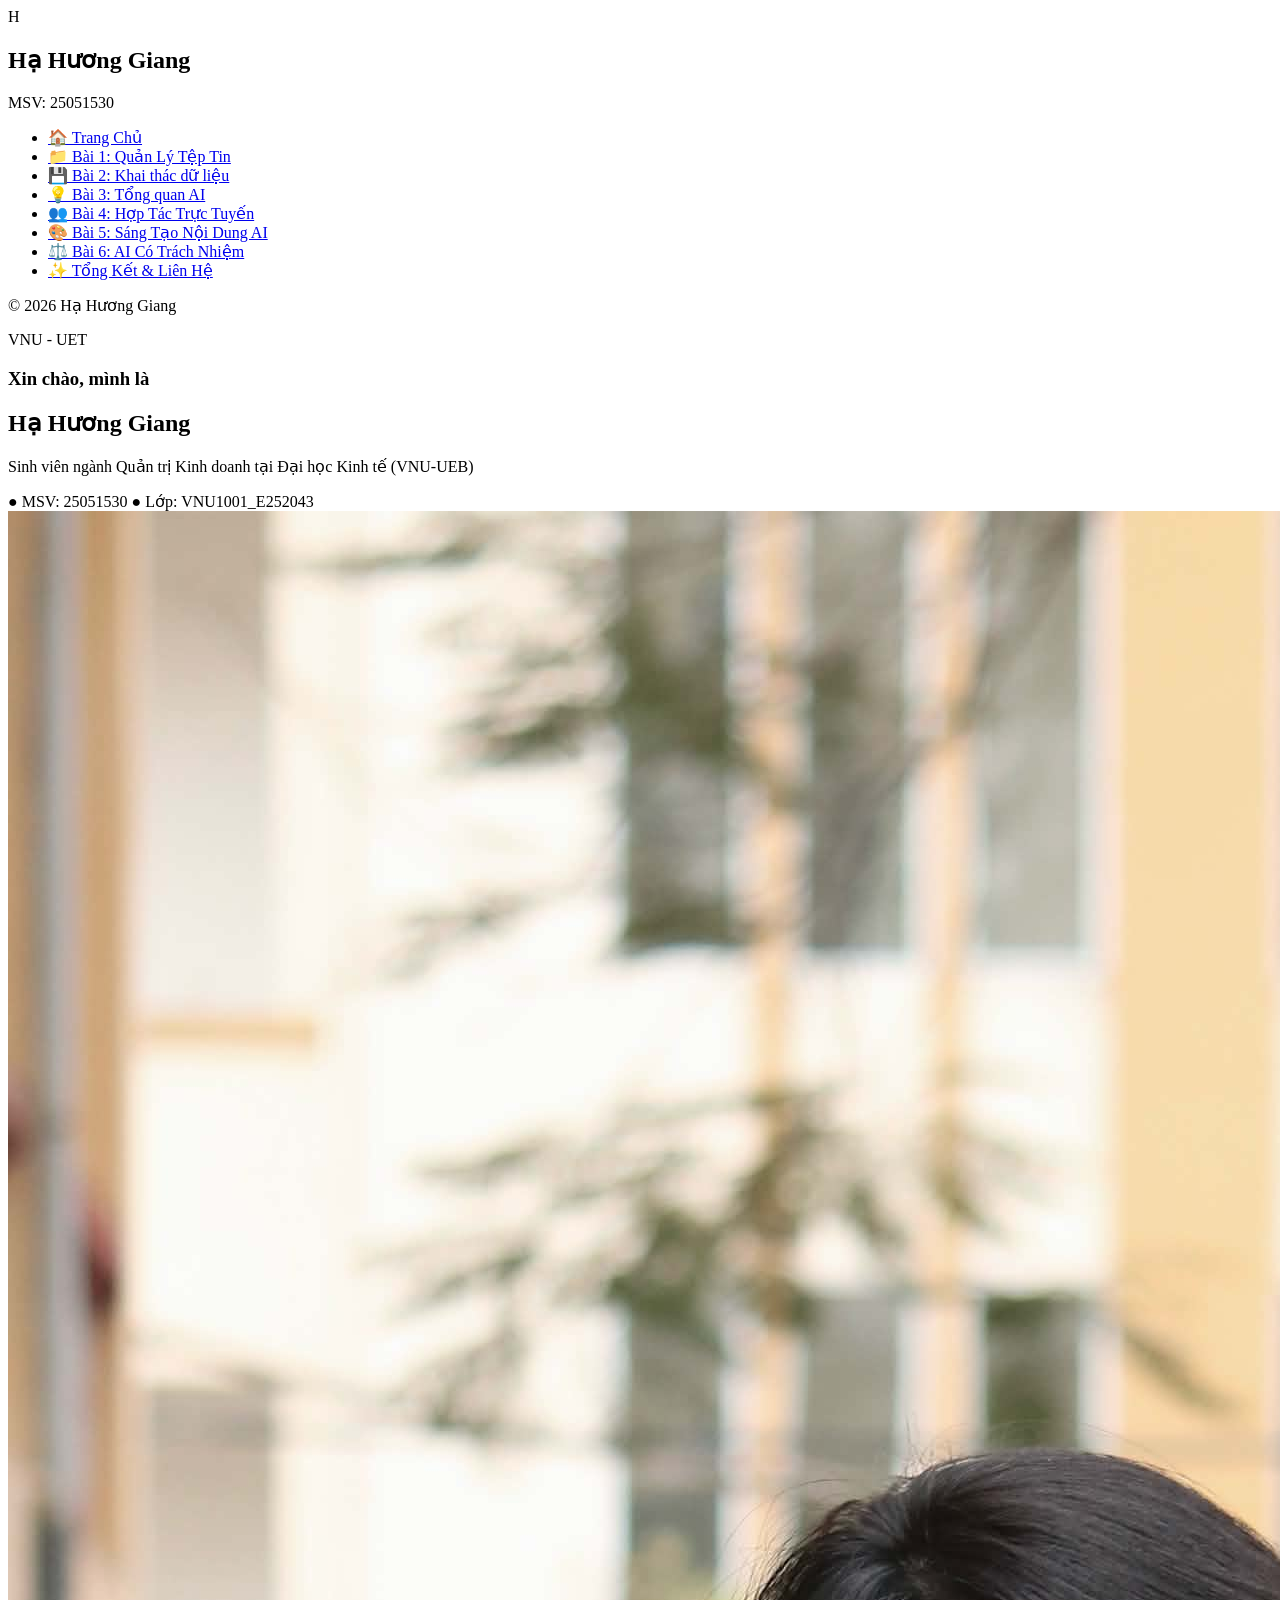
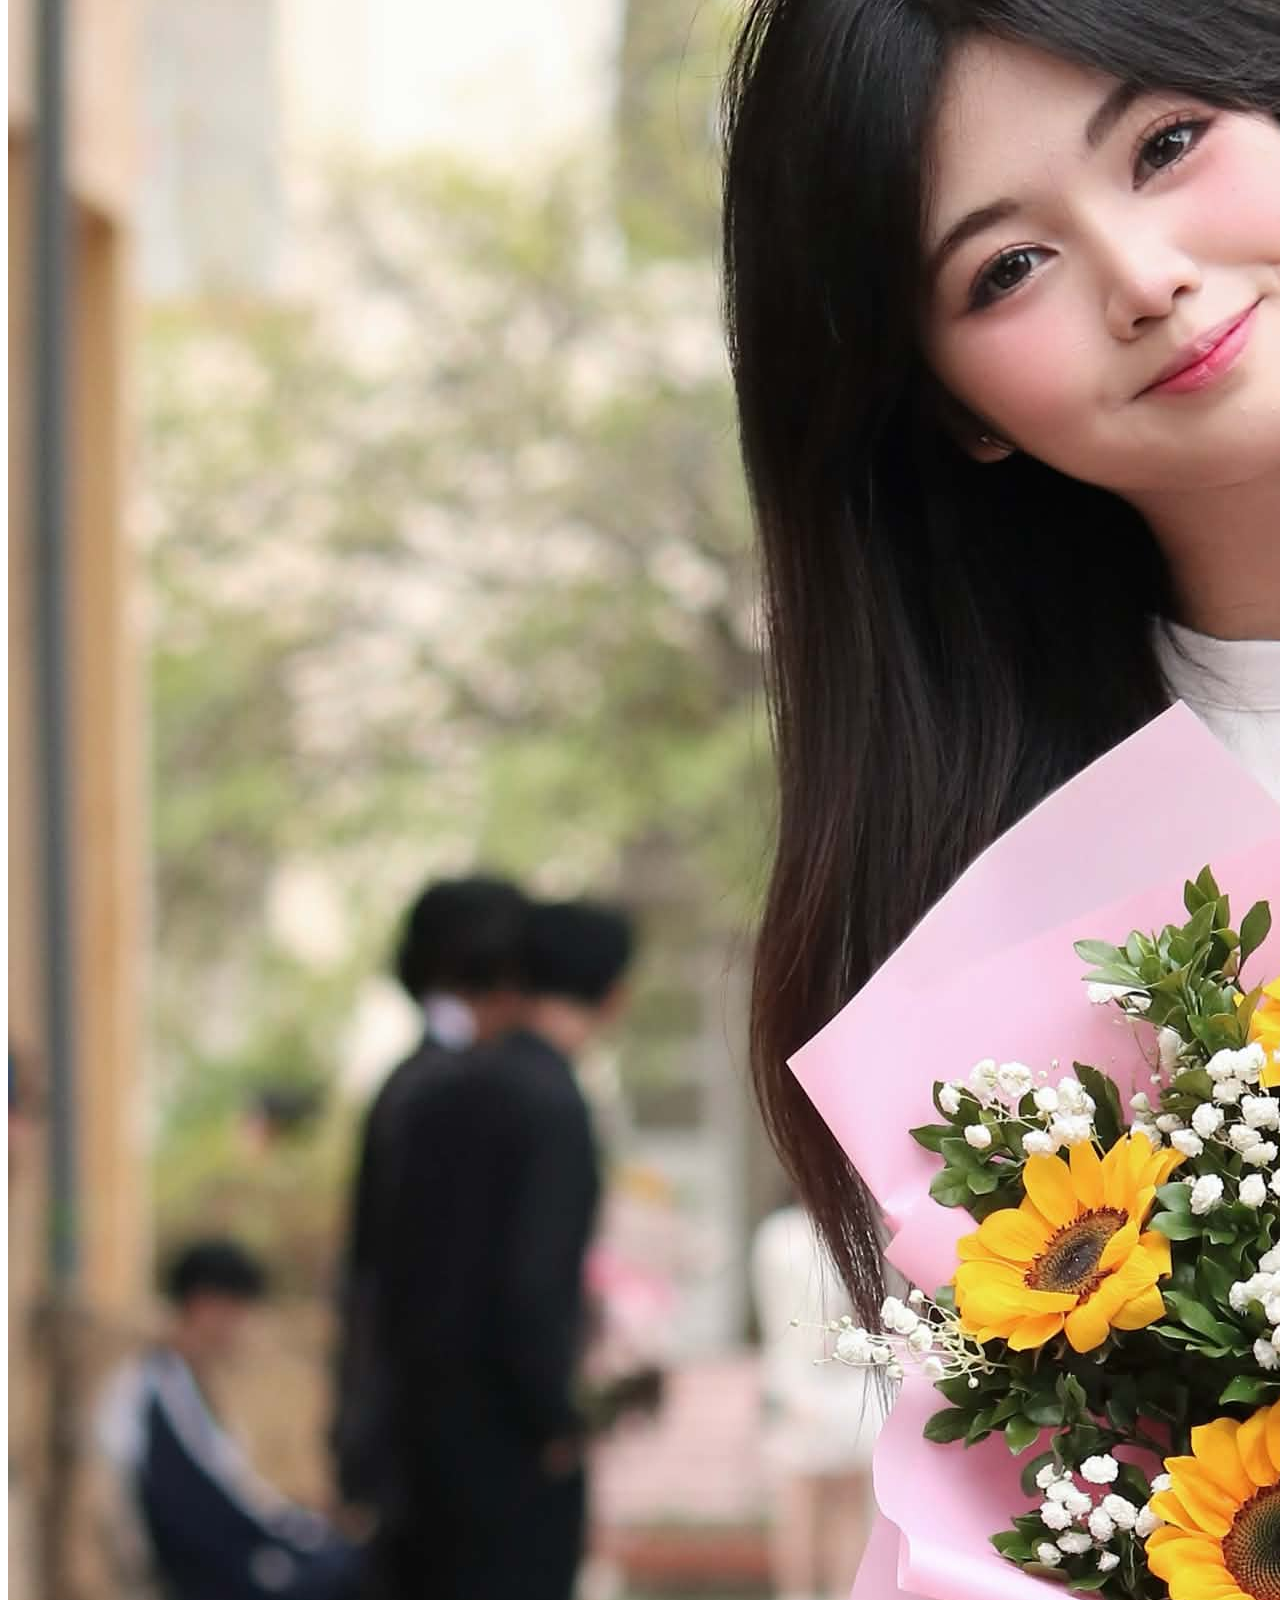
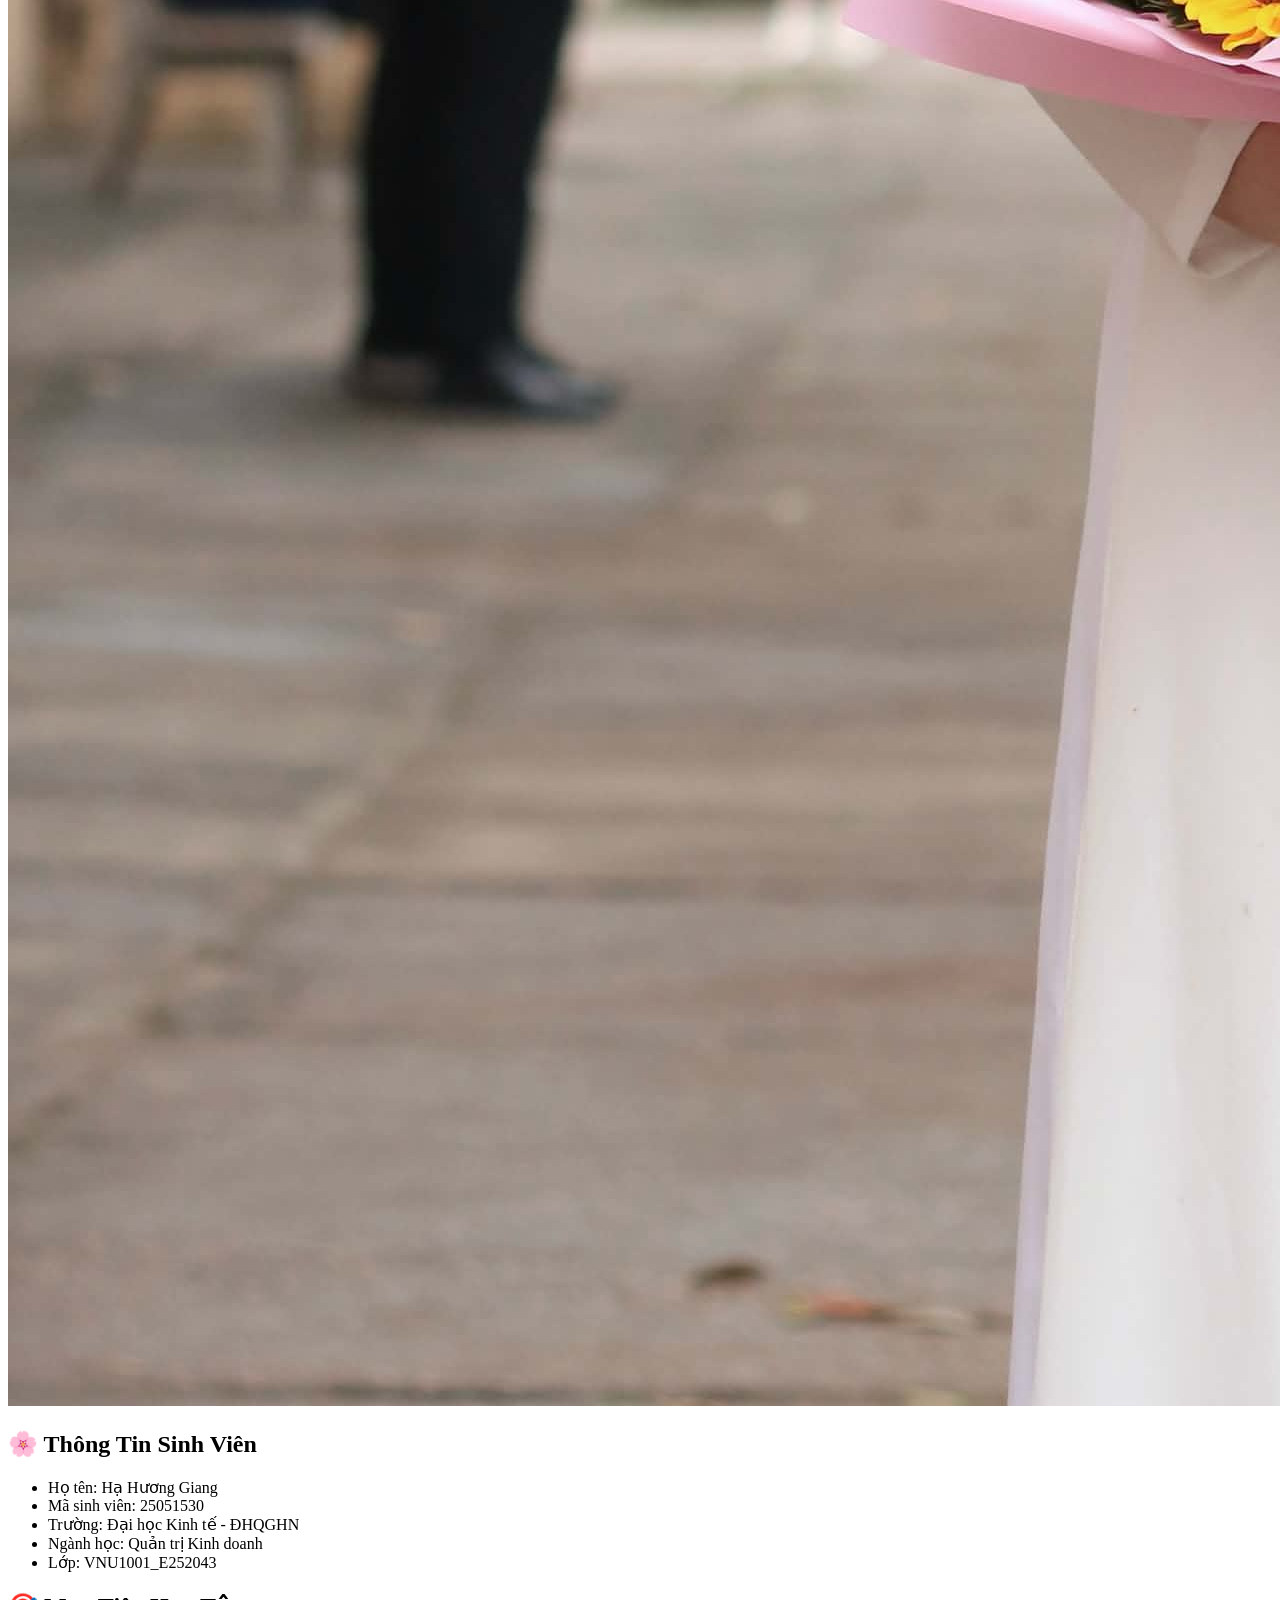
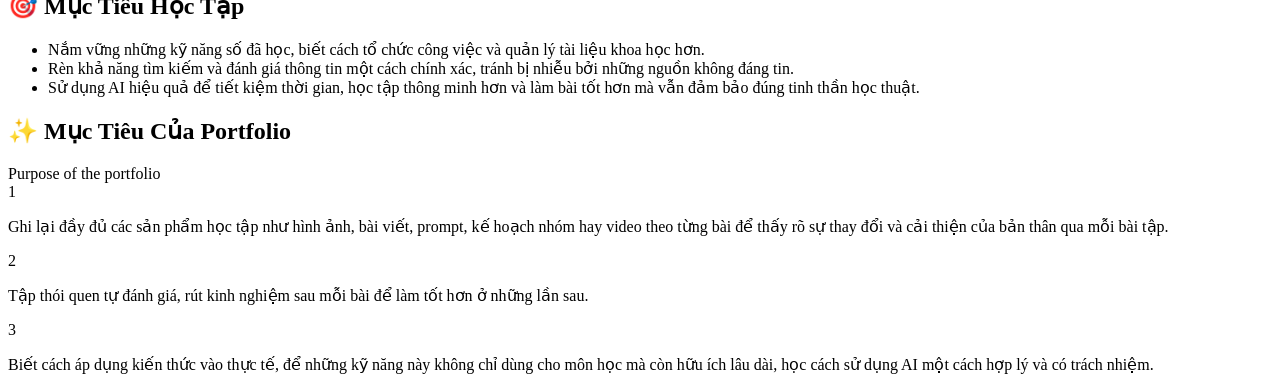
==== index.html @ b9ecc022 "edit file name" ====
<!DOCTYPE html>
<html lang="vi">
<head>
    <meta charset="UTF-8">
    <meta name="viewport" content="width=device-width, initial-scale=1.0">
    <title>Digital Portfolio</title>
    <link rel="stylesheet" href="css/style.css">
</head>
<body>
    <aside class="sidebar">
        <div class="sidebar-header">
            <div class="logo-icon">H</div>
            <div>
                <h2>Hạ Hương Giang</h2>
                <p>MSV: 25051530</p>
            </div>
        </div>
        <nav class="sidebar-nav">
            <ul>
                <li><a href="index.html" class="active">🏠 Trang Chủ</a></li>
                <li><a href="bai1.html">📁 Bài 1: Quản Lý Tệp Tin</a></li>
                <li><a href="bai2.html">💾 Bài 2: Khai thác dữ liệu</a></li>
                <li><a href="bai3.html">💡 Bài 3: Tổng quan AI</a></li>
                <li><a href="bai4.html">👥 Bài 4: Hợp Tác Trực Tuyến</a></li>
                <li><a href="bai5.html">🎨 Bài 5: Sáng Tạo Nội Dung AI</a></li>
                <li><a href="bai6.html">⚖️ Bài 6: AI Có Trách Nhiệm</a></li>
                <li><a href="tongket.html">✨ Tổng Kết & Liên Hệ</a></li>
            </ul>
        </nav>
        <div class="sidebar-footer">
            <p>&copy; 2026 Hạ Hương Giang</p>
            <p>VNU - UET</p>
        </div>
    </aside>

    <main class="main-content">
        <section class="welcome-card card" style="border-radius: 20px;">
            <div class="welcome-text">
                <h3>Xin chào, mình là</h3>
                <h1>Hạ Hương Giang</h1>
                <p>Sinh viên ngành Quản trị Kinh doanh tại Đại học Kinh tế (VNU-UEB)</p>
                <div class="tags">
                    <span class="tag">● MSV: 25051530</span>
                    <span class="tag">● Lớp: VNU1001_E252043</span>
                </div>
            </div>
            <img src="images/HHG.jpeg" alt="Avatar" class="avatar">
        </section>

        <section class="grid-2">
            <div class="card">
                <h2 class="card-title"><span class="icon">🌸</span> Thông Tin Sinh Viên</h2>
                <ul class="info-list">
                    <li><span class="label">Họ tên:</span> <span class="value">Hạ Hương Giang</span></li>
                    <li><span class="label">Mã sinh viên:</span> <span class="value">25051530</span></li>
                    <li><span class="label">Trường:</span> <span class="value">Đại học Kinh tế - ĐHQGHN</span></li>
                    <li><span class="label">Ngành học:</span> <span class="value">Quản trị Kinh doanh</span></li>
                    <li><span class="label">Lớp:</span> <span class="value">VNU1001_E252043</span></li>
                </ul>
            </div>
            
            <div class="card">
                <h2 class="card-title"><span class="icon">🎯</span> Mục Tiêu Học Tập</h2>
                <ul class="bullet-list">
                    <li>Nắm vững những kỹ năng số đã học, biết cách tổ chức công việc và quản lý tài liệu khoa học hơn.</li>
                    <li>Rèn khả năng tìm kiếm và đánh giá thông tin một cách chính xác, tránh bị nhiễu bởi những nguồn không đáng tin.</li>
                    <li>Sử dụng AI hiệu quả để tiết kiệm thời gian, học tập thông minh hơn và làm bài tốt hơn mà vẫn đảm bảo đúng tinh thần học thuật.</li>
                </ul>
            </div>
        </section>

        <section class="card">
            <h2 class="card-title"><span class="icon">✨</span> Mục Tiêu Của Portfolio</h2>
            <div class="pill-title">Purpose of the portfolio</div>
            <div class="grid-3">
                <div class="goal-item">
                    <div class="goal-number">1</div>
                    <p>Ghi lại đầy đủ các sản phẩm học tập như hình ảnh, bài viết, prompt, kế hoạch nhóm hay video theo từng bài để thấy rõ sự thay đổi và cải thiện của bản thân qua mỗi bài tập.</p>
                </div>
                <div class="goal-item">
                    <div class="goal-number">2</div>
                    <p>Tập thói quen tự đánh giá, rút kinh nghiệm sau mỗi bài để làm tốt hơn ở những lần sau.</p>
                </div>
                <div class="goal-item">
                    <div class="goal-number">3</div>
                    <p>Biết cách áp dụng kiến thức vào thực tế, để những kỹ năng này không chỉ dùng cho môn học mà còn hữu ích lâu dài, học cách sử dụng AI một cách hợp lý và có trách nhiệm.</p>
                </div>
            </div>
        </section>
    </main>
</body>
</html>
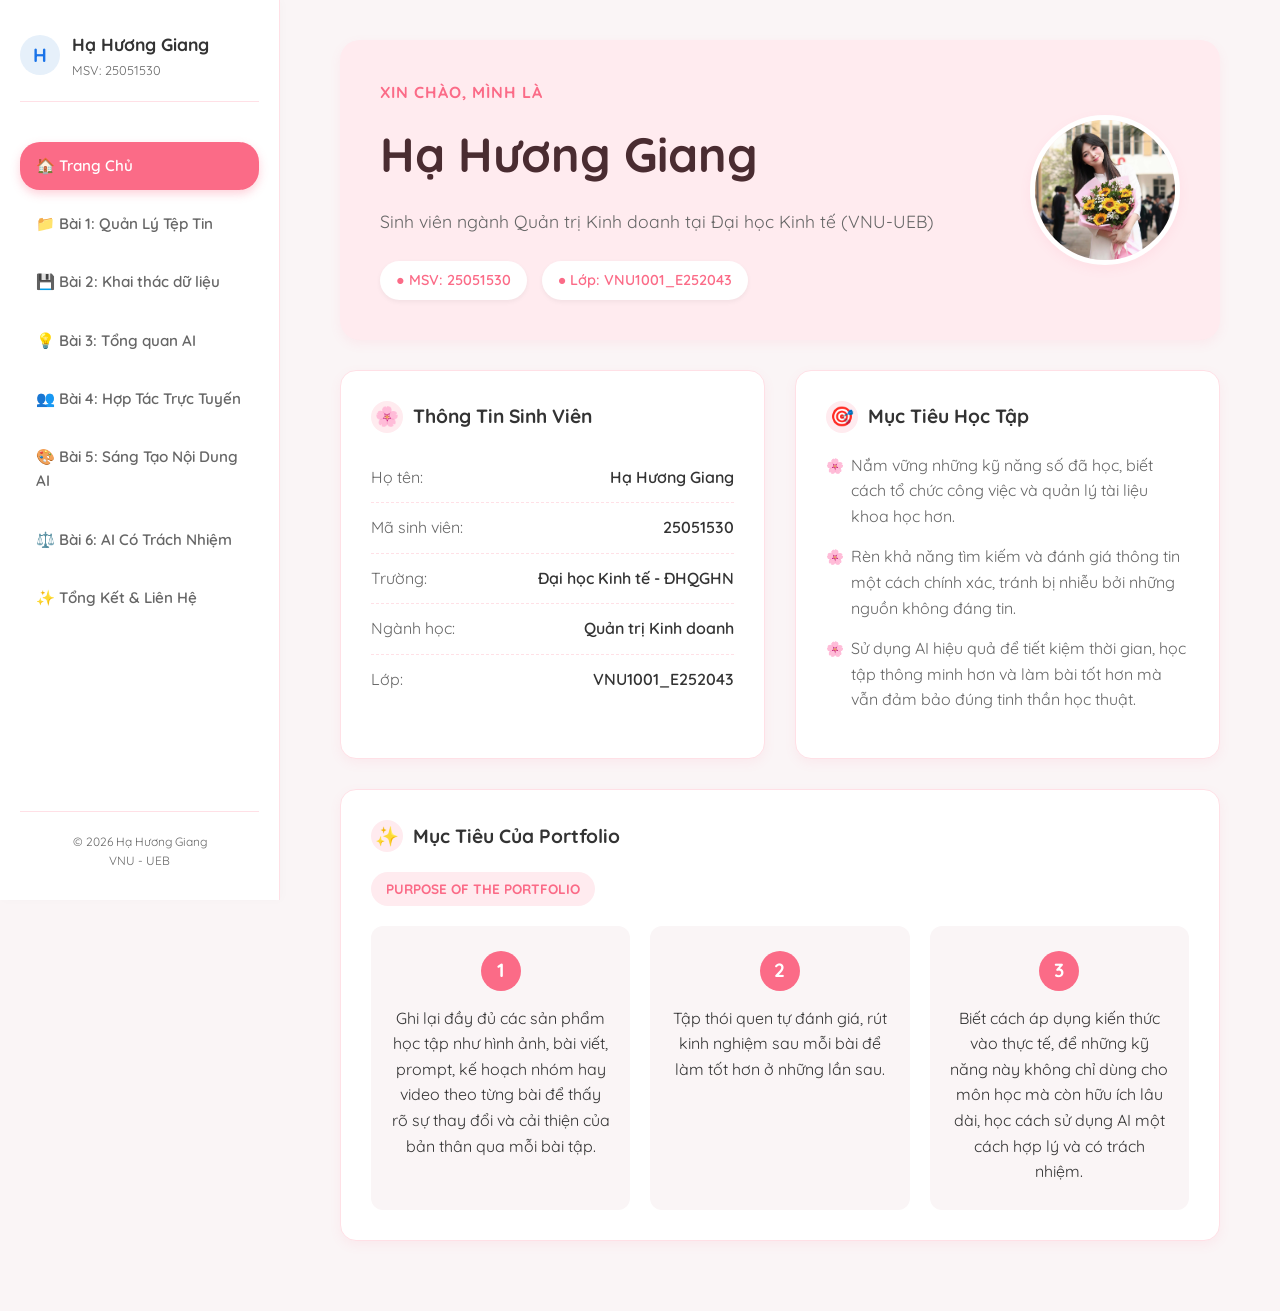
==== commit 3ce05c76: "Update sidebar footer university name" ====
--- a/index.html
+++ b/index.html
@@ -29,7 +29,7 @@
         </nav>
         <div class="sidebar-footer">
             <p>&copy; 2026 Hạ Hương Giang</p>
-            <p>VNU - UET</p>
+            <p>VNU - UEB</p>
         </div>
     </aside>
 
--- a/css/style.css
+++ b/css/style.css
@@ -0,0 +1,449 @@
+@import url('https://fonts.googleapis.com/css2?family=Quicksand:wght@400;500;600;700&display=swap');
+
+:root {
+    --primary-color: #fb6b87;
+    --primary-light: #ffebef;
+    --bg-color: #faf5f6;
+    --sidebar-bg: #ffffff;
+    --text-main: #333333;
+    --text-muted: #666666;
+    --white: #ffffff;
+    --border-color: #ffe0e6;
+    --shadow: 0 4px 12px rgba(251, 107, 135, 0.08);
+    --border-radius: 16px;
+}
+
+* {
+    box-sizing: border-box;
+    margin: 0;
+    padding: 0;
+}
+
+body {
+    font-family: 'Quicksand', sans-serif;
+    background-color: var(--bg-color);
+    color: var(--text-main);
+    display: flex;
+    min-height: 100vh;
+    line-height: 1.6;
+}
+
+/* Sidebar Styling */
+.sidebar {
+    width: 280px;
+    background-color: var(--sidebar-bg);
+    display: flex;
+    flex-direction: column;
+    padding: 30px 20px;
+    box-shadow: 2px 0 10px rgba(0,0,0,0.02);
+    position: fixed;
+    height: 100vh;
+    overflow-y: auto;
+    border-right: 1px solid var(--border-color);
+}
+
+.sidebar-header {
+    display: flex;
+    align-items: center;
+    gap: 12px;
+    margin-bottom: 40px;
+    padding-bottom: 20px;
+    border-bottom: 1px solid var(--border-color);
+}
+
+.logo-icon {
+    width: 40px;
+    height: 40px;
+    background-color: #e6f0fa;
+    color: #1a73e8;
+    border-radius: 50%;
+    display: flex;
+    align-items: center;
+    justify-content: center;
+    font-weight: bold;
+    font-size: 1.2rem;
+}
+
+.sidebar-header h2 {
+    font-size: 1.1rem;
+    font-weight: 700;
+    color: var(--text-main);
+    margin-bottom: 2px;
+}
+
+.sidebar-header p {
+    font-size: 0.8rem;
+    color: var(--text-muted);
+}
+
+.sidebar-nav {
+    flex: 1;
+}
+
+.sidebar-nav ul {
+    list-style: none;
+    display: flex;
+    flex-direction: column;
+    gap: 10px;
+}
+
+.sidebar-nav li a {
+    display: flex;
+    align-items: center;
+    gap: 12px;
+    text-decoration: none;
+    color: var(--text-muted);
+    font-weight: 600;
+    padding: 12px 16px;
+    border-radius: 20px;
+    font-size: 0.95rem;
+    transition: all 0.3s ease;
+}
+
+.sidebar-nav li a:hover {
+    background-color: var(--primary-light);
+    color: var(--primary-color);
+}
+
+.sidebar-nav li a.active {
+    background-color: var(--primary-color);
+    color: var(--white);
+    box-shadow: 0 4px 10px rgba(251, 107, 135, 0.3);
+}
+
+.sidebar-footer {
+    margin-top: auto;
+    padding-top: 20px;
+    text-align: center;
+    font-size: 0.75rem;
+    color: var(--text-muted);
+    border-top: 1px solid var(--border-color);
+}
+
+/* Main Content Styling */
+.main-content {
+    flex: 1;
+    margin-left: 280px;
+    padding: 40px 60px;
+    max-width: 1200px;
+}
+
+.page-header {
+    margin-bottom: 30px;
+}
+
+.page-header .subtitle {
+    color: var(--primary-color);
+    text-transform: uppercase;
+    font-size: 0.85rem;
+    font-weight: 700;
+    letter-spacing: 1px;
+    margin-bottom: 8px;
+}
+
+.page-header h1 {
+    font-size: 2.2rem;
+    color: var(--text-main);
+    font-weight: 700;
+}
+
+.card {
+    background-color: var(--white);
+    border: 1px solid var(--border-color);
+    border-radius: var(--border-radius);
+    padding: 30px;
+    box-shadow: var(--shadow);
+    margin-bottom: 30px;
+}
+
+.card-title {
+    font-size: 1.2rem;
+    font-weight: 700;
+    color: var(--text-main);
+    margin-bottom: 20px;
+    display: flex;
+    align-items: center;
+    gap: 10px;
+}
+
+.card-title .icon {
+    width: 32px;
+    height: 32px;
+    background-color: var(--primary-light);
+    border-radius: 50%;
+    display: flex;
+    align-items: center;
+    justify-content: center;
+    color: var(--primary-color);
+}
+
+/* Welcome Card (Index) */
+.welcome-card {
+    background-color: var(--primary-light);
+    border: none;
+    display: flex;
+    justify-content: space-between;
+    align-items: center;
+    padding: 40px;
+}
+
+.welcome-text h3 {
+    color: var(--primary-color);
+    font-size: 1rem;
+    text-transform: uppercase;
+    letter-spacing: 1px;
+    margin-bottom: 10px;
+}
+
+.welcome-text h1 {
+    font-size: 3rem;
+    color: #4a2c31;
+    margin-bottom: 15px;
+}
+
+.welcome-text p {
+    font-size: 1.1rem;
+    color: var(--text-muted);
+    margin-bottom: 25px;
+}
+
+.tags {
+    display: flex;
+    gap: 15px;
+}
+
+.tag {
+    background-color: var(--white);
+    color: var(--primary-color);
+    padding: 8px 16px;
+    border-radius: 20px;
+    font-size: 0.9rem;
+    font-weight: 600;
+    box-shadow: 0 2px 5px rgba(0,0,0,0.05);
+}
+
+.avatar {
+    width: 150px;
+    height: 150px;
+    border-radius: 50%;
+    object-fit: cover;
+    border: 5px solid var(--white);
+    box-shadow: var(--shadow);
+}
+
+/* Grids */
+.grid-2 {
+    display: grid;
+    grid-template-columns: 1fr 1fr;
+    gap: 30px;
+}
+
+.grid-3 {
+    display: grid;
+    grid-template-columns: repeat(3, 1fr);
+    gap: 20px;
+}
+
+/* Lists and Tables */
+.info-list {
+    list-style: none;
+}
+
+.info-list li {
+    display: flex;
+    justify-content: space-between;
+    padding: 12px 0;
+    border-bottom: 1px dashed var(--border-color);
+}
+
+.info-list li:last-child {
+    border-bottom: none;
+}
+
+.info-list .label {
+    color: var(--text-muted);
+}
+
+.info-list .value {
+    font-weight: 600;
+    text-align: right;
+}
+
+.bullet-list {
+    list-style: none;
+}
+
+.bullet-list li {
+    position: relative;
+    padding-left: 25px;
+    margin-bottom: 15px;
+    color: var(--text-muted);
+}
+
+.bullet-list li::before {
+    content: "🌸";
+    position: absolute;
+    left: 0;
+    top: 2px;
+    font-size: 0.9rem;
+}
+
+/* Portfolio Goals specific */
+.goal-item {
+    background-color: var(--bg-color);
+    padding: 25px 20px;
+    border-radius: 12px;
+    text-align: center;
+}
+
+.goal-number {
+    width: 40px;
+    height: 40px;
+    background-color: var(--primary-color);
+    color: var(--white);
+    border-radius: 50%;
+    display: flex;
+    align-items: center;
+    justify-content: center;
+    font-size: 1.2rem;
+    font-weight: bold;
+    margin: 0 auto 15px auto;
+}
+
+.pill-title {
+    display: inline-block;
+    background-color: var(--primary-light);
+    color: var(--primary-color);
+    padding: 6px 15px;
+    border-radius: 20px;
+    font-size: 0.85rem;
+    font-weight: 700;
+    text-transform: uppercase;
+    margin-bottom: 20px;
+}
+
+.image-proof img {
+    max-width: 100%;
+    border-radius: 12px;
+    border: 1px solid var(--border-color);
+    margin-top: 15px;
+    box-shadow: 0 4px 10px rgba(0,0,0,0.03);
+}
+
+.reference-link {
+    display: inline-block;
+    background-color: var(--primary-color);
+    color: var(--white);
+    padding: 10px 20px;
+    border-radius: 25px;
+    text-decoration: none;
+    font-weight: bold;
+    margin-top: 20px;
+    transition: transform 0.2s ease;
+}
+
+.reference-link:hover {
+    transform: translateY(-2px);
+    box-shadow: var(--shadow);
+}
+
+/* Tables */
+table {
+    width: 100%;
+    border-collapse: collapse;
+    margin: 20px 0;
+}
+
+th, td {
+    border: 1px solid var(--border-color);
+    padding: 12px 15px;
+    text-align: left;
+}
+
+th {
+    background-color: var(--primary-light);
+    color: var(--primary-color);
+    font-weight: 600;
+}
+
+/* Utility */
+.mt-4 { margin-top: 20px; }
+.mb-4 { margin-bottom: 20px; }
+.pt-4 { padding-top: 20px; }
+.text-center { text-align: center; }
+
+/* Interactive Steps (Tabs) */
+.step-container {
+    display: flex;
+    gap: 30px;
+    margin-top: 20px;
+}
+
+.step-sidebar {
+    width: 300px;
+    display: flex;
+    flex-direction: column;
+    gap: 10px;
+    border-right: 1px solid var(--border-color);
+    padding-right: 20px;
+}
+
+.step-btn {
+    background-color: var(--white);
+    border: 1px solid var(--border-color);
+    border-radius: 12px;
+    padding: 15px 20px;
+    text-align: left;
+    font-family: 'Quicksand', sans-serif;
+    font-weight: 600;
+    font-size: 0.95rem;
+    color: var(--text-muted);
+    cursor: pointer;
+    transition: all 0.2s ease;
+}
+
+.step-btn:hover {
+    background-color: var(--primary-light);
+    color: var(--primary-color);
+    border-color: var(--primary-light);
+}
+
+.step-btn.active {
+    background-color: var(--primary-color);
+    color: var(--white);
+    border-color: var(--primary-color);
+    box-shadow: 0 4px 10px rgba(251, 107, 135, 0.3);
+}
+
+.step-content {
+    flex: 1;
+    background-color: var(--bg-color);
+    border-radius: 12px;
+    padding: 30px;
+}
+
+.step-panel {
+    display: none;
+    animation: fadeIn 0.3s ease;
+}
+
+.step-panel.active {
+    display: block;
+}
+
+.step-panel h3 {
+    font-size: 1.2rem;
+    color: var(--text-main);
+    margin-bottom: 15px;
+}
+
+.step-panel p {
+    color: var(--text-muted);
+    font-size: 1rem;
+    line-height: 1.6;
+}
+
+@keyframes fadeIn {
+    from { opacity: 0; transform: translateY(5px); }
+    to { opacity: 1; transform: translateY(0); }
+}
